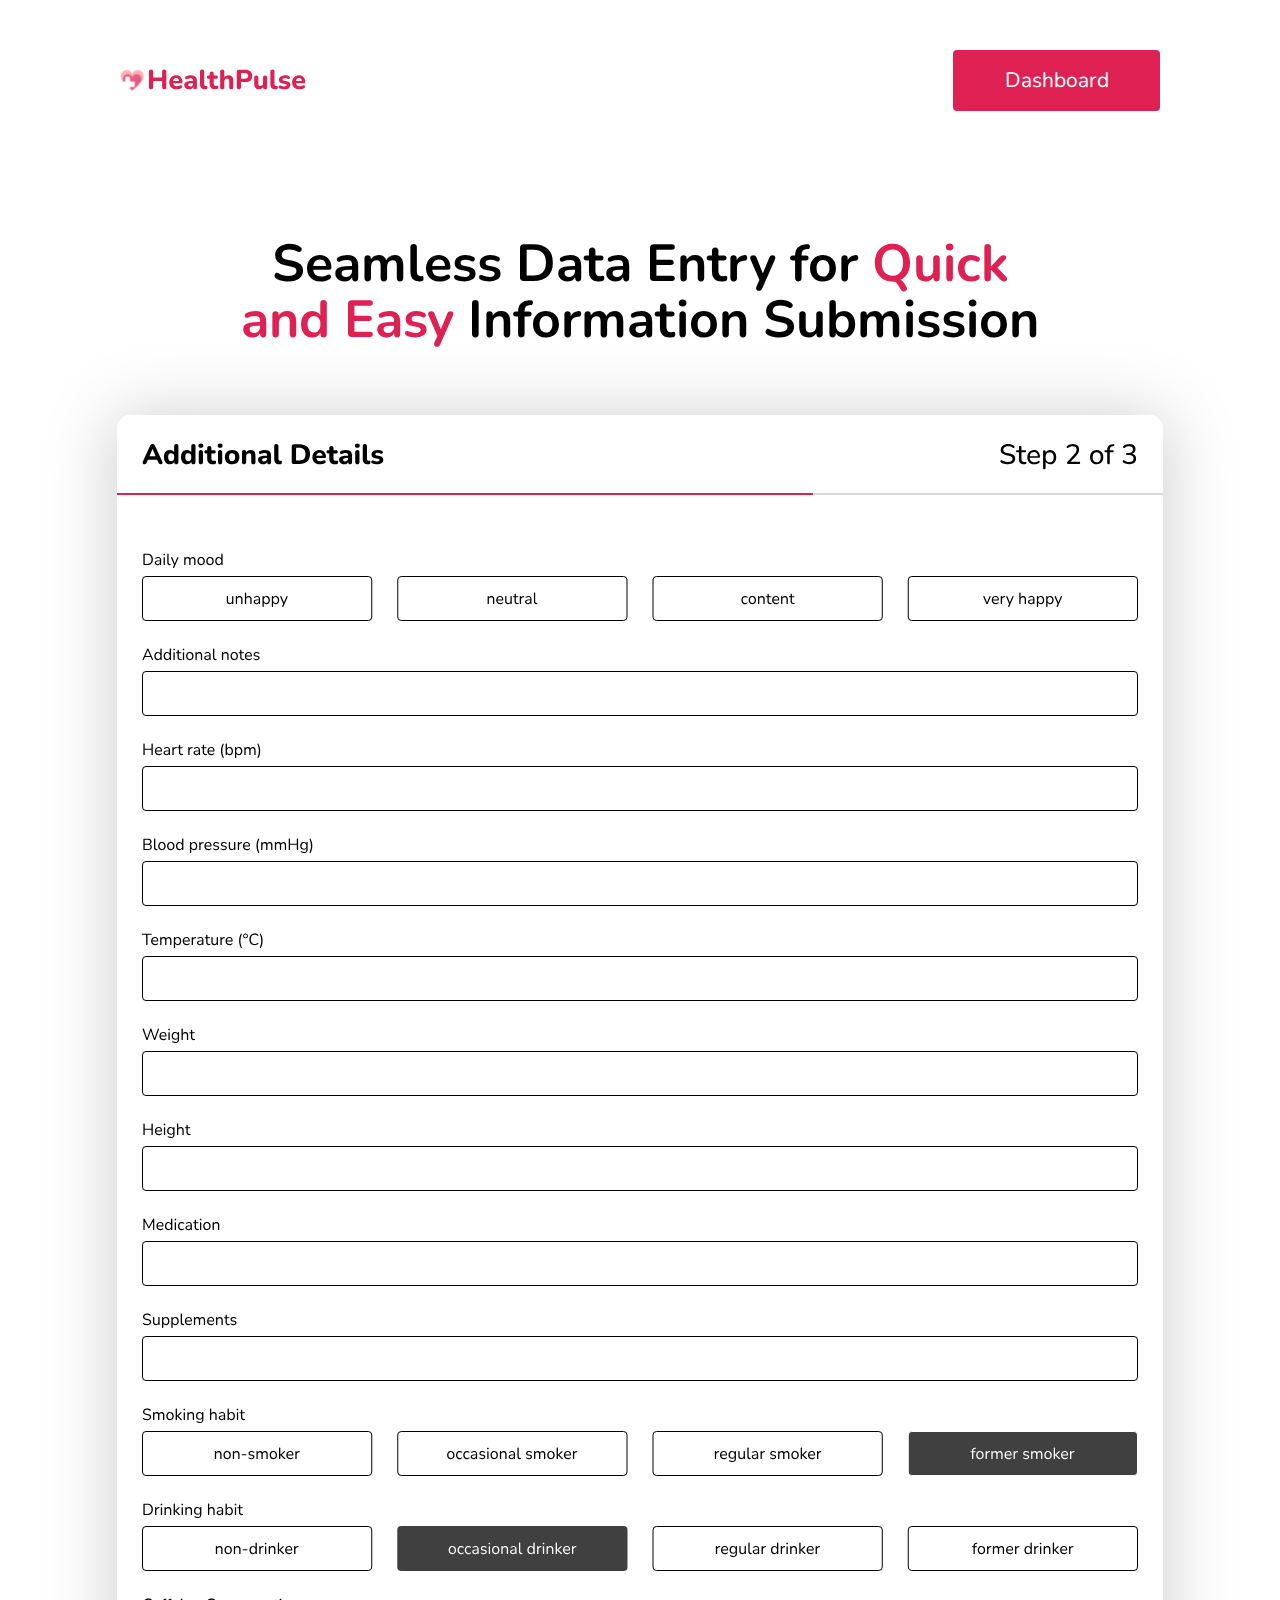
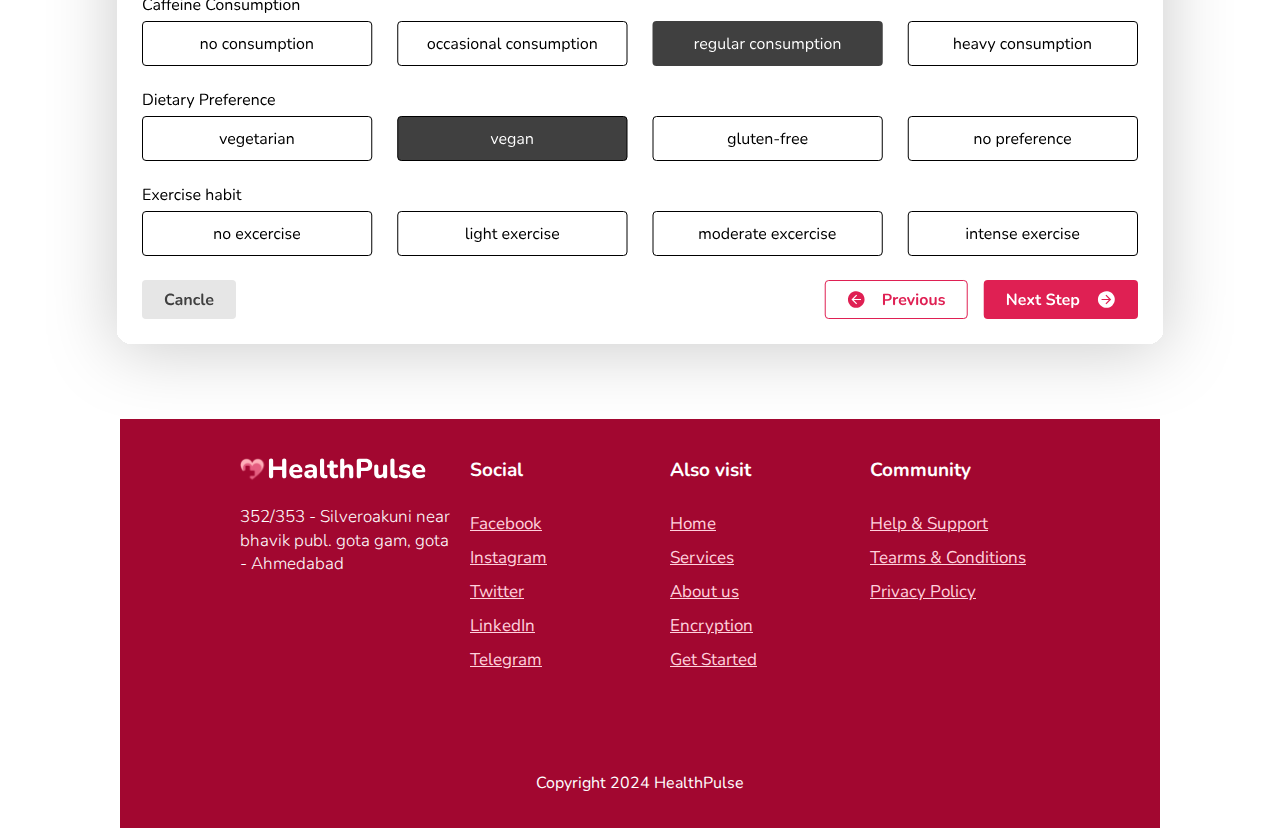
==== data2.html @ 540ba2d8 "awdp assignment" ====
<!DOCTYPE html>
<html lang="en">
<head>
    <meta charset="UTF-8">
    <meta name="viewport" content="width=device-width, initial-scale=1.0">
    <title>HealthPulse - Enter data</title>
    <link rel="stylesheet" href="css/reset.css">
    <link rel="stylesheet" href="css/utility.css">
    <link rel="stylesheet" href="css/styles.css">
    <link rel="stylesheet" href="css/component.css">
    <link rel="stylesheet" href="css/form.css">
    <link rel="stylesheet" href="css/data.css">
</head>
<body>
    <nav class="nav m-120">
        <div class="nav__logo">
            <img src="asset/logo1.svg" alt="HealthPulse">
        </div>
        <div class="nav__CTA">
            <a href="dashboard.html">
                <button class="root__btn-primary">Dashboard</button>
            </a>                
        </div>
    </nav>

    <div class="body__wrapper m-120">
        <h1 class="hero__heading">Seamless Data Entry for <span class="c-pr">Quick and Easy</span> Information Submission</h1>
    </div>
    <a href="data3.html">
        <img src="asset/ff2.svg" class="formmm">
    </a>

    <footer class="footer m-120">
        <div class="footer__top">
            <div class="footer__address">
                <div class="footer__address__logo">
                    <img src="asset/footer_logo1.svg" alt="HealthPulse">
                </div>
                <div class="footer__address__details">352/353 - Silveroakuni
                    near bhavik publ. gota gam,
                    gota - Ahmedabad</div>
            </div>
            <div class="footer__link">
                <div class="footer__link__col">
                    <div class="footer__link__col__heading">Social</div>
                    <div class="footer__link__col__data">
                        Facebook
Instagram
Twitter
LinkedIn
Telegram
                    </div>
                </div>
                <div class="footer__link__col">
                    <div class="footer__link__col__heading">Also visit</div>
                    <div class="footer__link__col__data">
                        Home
Services
About us
Encryption
Get Started
                    </div>
                </div>
                <div class="footer__link__col">
                    <div class="footer__link__col__heading">Community</div>
                    <div class="footer__link__col__data footer__link__col__data-community">
                        
Help & Support
Tearms & Conditions
Privacy Policy
                    </div>
                </div>
            </div>
        </div>
        <div class="footer__bottom">Copyright 2024 HealthPulse</div>
    </footer>
</body>
</html>
---- css/utility.css ----
:root{
    --color-primary: #DF2053;
    --color-secondary: #286FB4;
    --color-white:#fff;
}
.m-120{
    margin: auto 120px;
}
.c-pr{
    color: var(--color-primary);
}
---- css/styles.css ----
@import url('https://fonts.googleapis.com/css2?family=Baloo+Bhai+2&family=Kanit:wght@800&family=Karla:wght@300&family=Nunito:ital,wght@0,200..1000;1,200..1000&family=Sintony&family=Sora:wght@400;500&family=Spectral&display=swap');
@import url('https://fonts.googleapis.com/css2?family=Stint+Ultra+Condensed&display=swap');

*{
    font-family: nunito;
}
.body__wrapper{
    max-width: 1440px;
    margin: auto;
}

.nav{
    margin-top: 50px;
    display: flex;
    align-items: center;
    justify-content: space-between;
}

.hero{
    display: flex;
    margin-top: 117px;
}
.hero__left{
    display: flex;
    flex-direction: column;
    gap: 18px;
}
.hero__heading , .hero__subheading{
    font-size: 58px;
    font-weight: bold;
    max-width: 640px;
    line-height: 108%;
}
.hero__subheading{
    font-size: 20px;
    color:#272727;
    font-weight:normal;
}

.explore{
    margin-top: 160px;
}
.explore__heading{
    font-size: 52px;
}
.explore__body{
    display: flex;
    gap: 18px;
    margin-top: 75px;
    justify-content: center;
}
.explore__cards{
    background-color: #f2f2f7;
    padding: 28px;
    text-align: center;
}
.explore__cards{
    display: flex;
    flex-direction: column;
    align-items: center;
    border-radius: 12px;
    
}
.explore__cards__text{
    max-width: 200px;
}
.explore__cards__icon{
    margin-bottom: 22px;
}
.explore__cards-active{
    color: var(--color-white);
    background-color: var(--color-secondary);
}

.feature{
    margin-top: 235px;
    display: flex;
    gap: 53px;
    align-items: center;
}
.feature__heading{
    font-size: 47px;
    line-height: 119%;
    margin-bottom: 42px;
}
.feature__body{
    display: flex;
    flex-direction: column;
    gap: 38px;
}
.feature__title{
    display: flex;
    align-items: center;
    gap: 9px;
    font-weight: bold;
    font-size: 22px;
    margin-bottom: 15px;
}
.feature__description{
    color: #272727;
    font-size: 18px;
}

.steps{
    margin-top: 245px;
    display: flex;
    flex-direction: column;
    gap: 102px;
    align-items: center;
}
.steps__heading{
    font-size: 47px;
}

.testimonial{
    margin-top: 250px;
    margin-bottom: 270px;
    display: flex;
    flex-direction: column;
    align-items: center;
    text-align: center;
}
.testimonial__heading{
    font-size: 47px;
    line-height: 119%;
    font-weight: bold;
    margin-bottom: 82px;
}
.testimonial__review{
    display: flex;
    flex-direction: column;
    align-items: center;
    margin-bottom: 62px;
}
.testimonial__review , .testimonial__CTA__text{
    font-size: 23px;
    font-weight: normal;
    line-height: 140%;
    max-width: 540px;
}
.testimonial__review > span{
    font-family: "Stint Ultra Condensed";
    font-size: 193px;
}
.testimonial__CTA{
    display: flex;
    gap: 24px;
    align-items: center;
}
.testimonial__review > p{
    margin-bottom: 23px;
}
.testimonial__review> :nth-child(2){
    display: flex;
    align-items: center;
    font-size: 16px;
}
.testimonial__review> :nth-child(2) > :nth-child(2){
    display: flex;
    flex-direction: column;
    align-items: center;

}
.testimonial__review> :nth-child(2) > :nth-child(2) > *{
    margin:  -5px 0;

}
.testimonial__review> :nth-child(2) > :nth-child(2) > :first-of-type{
    font-weight: bold;

}
.testimonial__review__icon{
    margin-right: 8px;
}




/* footer */

.footer{
    display: flex;
    align-items: center;
    flex-direction: column;
    background-color:#A20730;
    color: white;
}
.footer__top{
    width:100%;
    margin-bottom: 94px;
    padding: 0 120px;
    display: flex;
    justify-content: space-between;
}
.footer__address__logo{
    margin-top: 32px;
}
.footer__address__details{
    max-width: 212px;
    font-size: 17px;
    line-height: 140%;
    font-weight: 300;
    margin-top: 17px;
    
}
.footer__link{
    display: flex;
    margin-top: 37px;
    gap: 100px;
}
.footer__link__col__heading{
    font-size: 19px;
    margin-bottom: 23px;
    font-weight: bold;
}
.footer__link__col__data{
    font-size: 17px;
    color: #ffd1dd;
    text-decoration: underline;
    line-height: 200%;
    max-width: 100px;
}
.footer__link__col__data-community{
    max-width: 170px;
}
.footer__bottom{
    margin-bottom: 33px;
}
---- css/component.css ----
.root__btn-primary{
    font-size: 21px;
    padding: 14.5px 51.5px;
    background-color: var(--color-primary);
    color: var(--color-white);
    border: none;
    border-radius: 4px;
}
.root__btn-primary:hover,root__btn-primary:focus{
    cursor: pointer;
    background-color: #96062c;
    transition: all ease .3s;
}
---- css/data.css ----
.hero__heading{
    font-size: 52px;
    line-height:108%;
    text-align: center;
    margin: auto;
    max-width: 804px;
    margin-top: 125px;
}
.formmm{
    margin: auto;
}
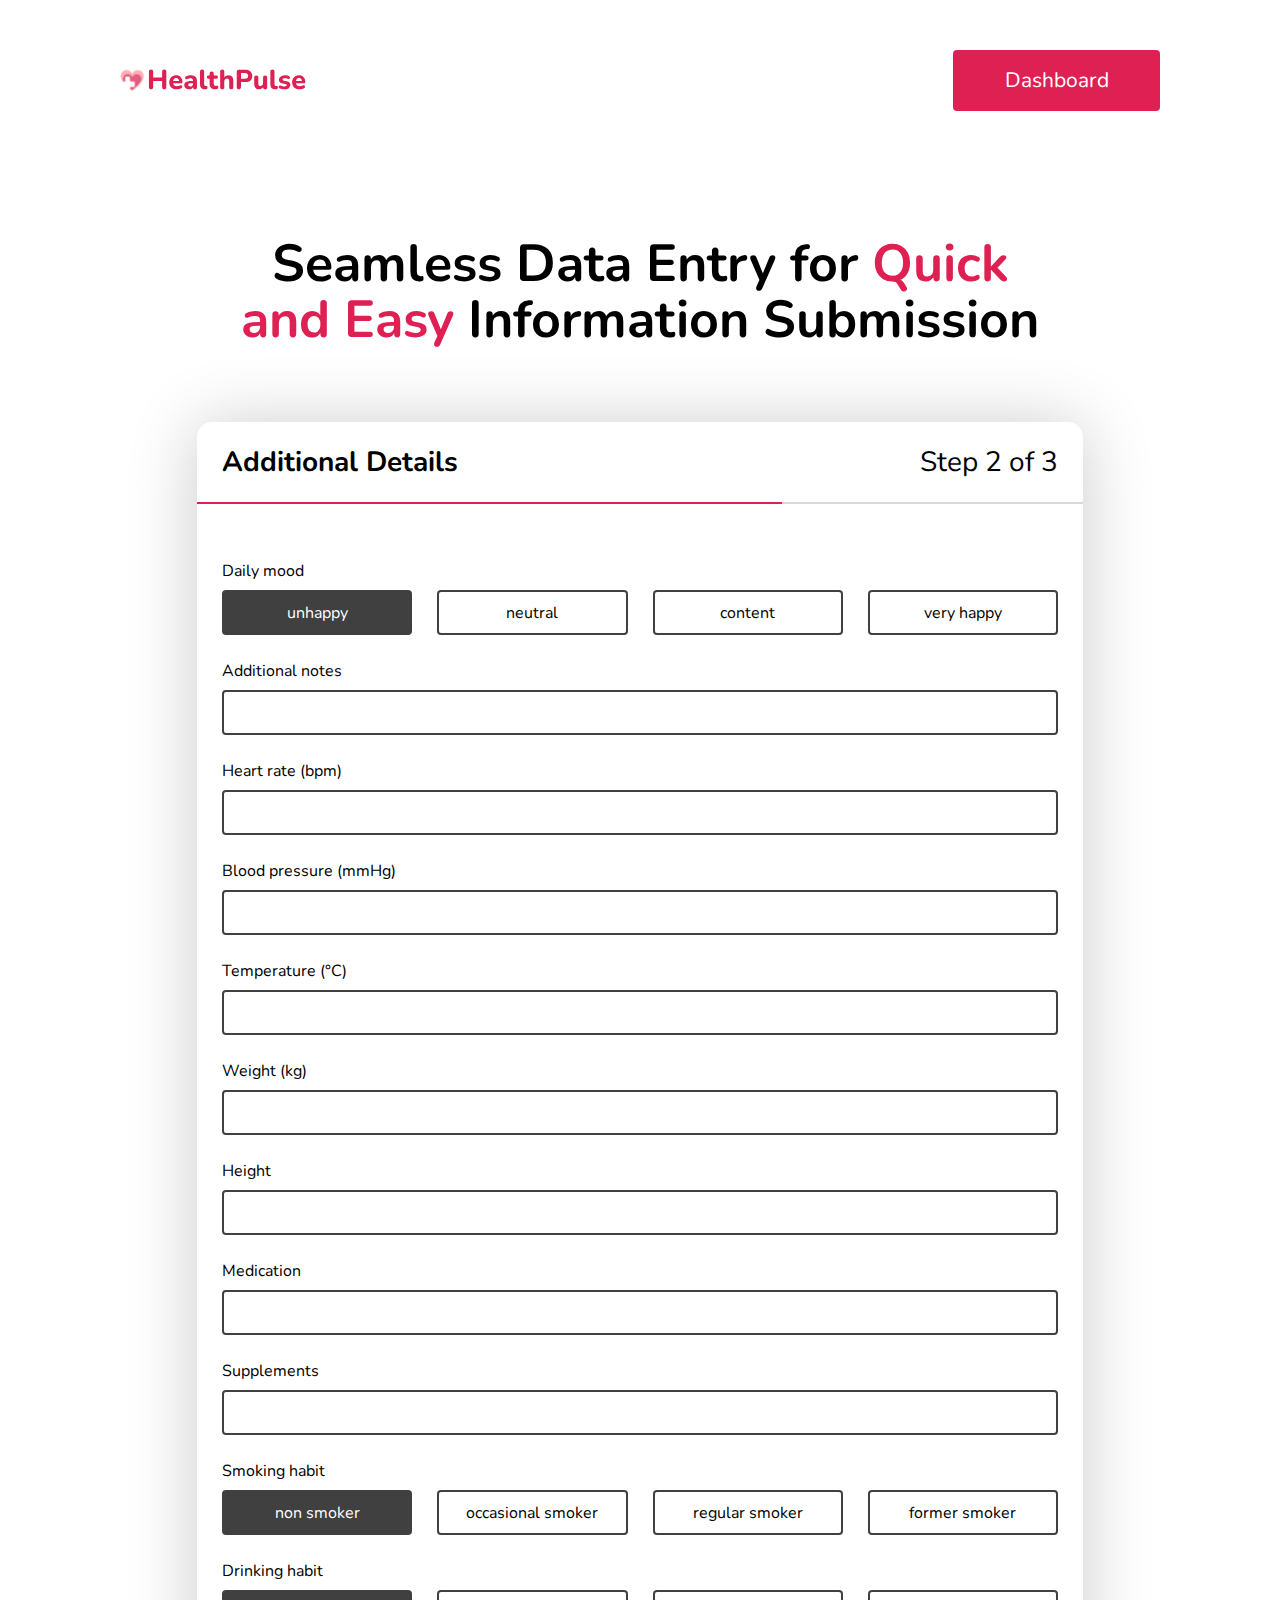
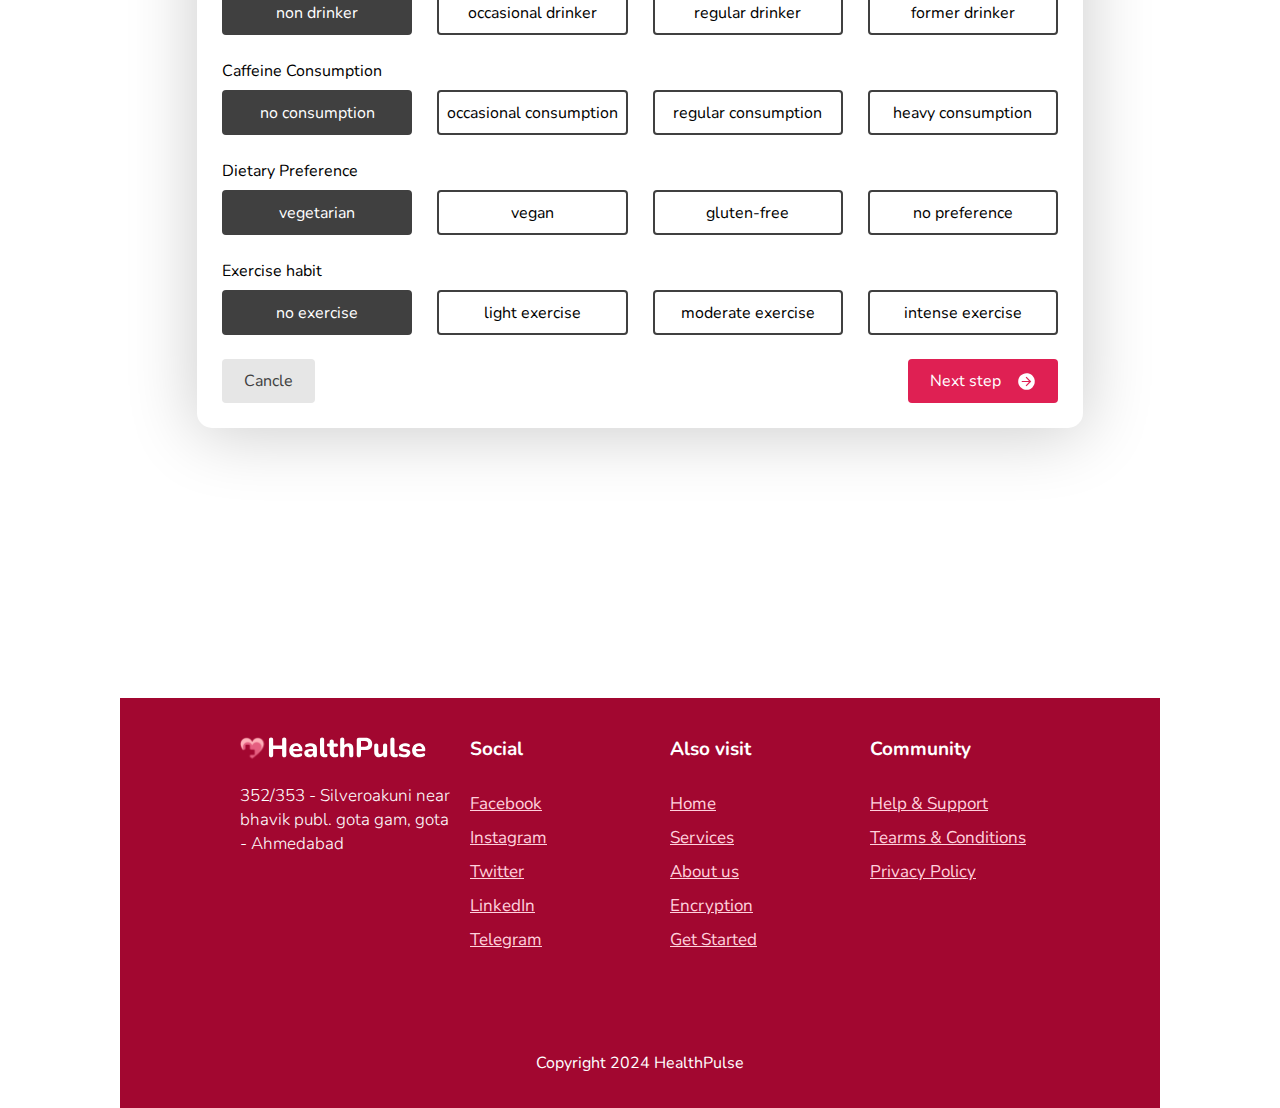
==== commit 73bd1d21: "AWDP" ====
--- a/data2.html
+++ b/data2.html
@@ -7,9 +7,9 @@
     <link rel="stylesheet" href="css/reset.css">
     <link rel="stylesheet" href="css/utility.css">
     <link rel="stylesheet" href="css/styles.css">
-    <link rel="stylesheet" href="css/component.css">
     <link rel="stylesheet" href="css/form.css">
     <link rel="stylesheet" href="css/data.css">
+    <link rel="stylesheet" href="css/component.css">
 </head>
 <body>
     <nav class="nav m-120">
@@ -23,12 +23,205 @@
         </div>
     </nav>
 
-    <div class="body__wrapper m-120">
+    <div class="m-120">
         <h1 class="hero__heading">Seamless Data Entry for <span class="c-pr">Quick and Easy</span> Information Submission</h1>
+
+        <div class="dataform m-77">
+            <div class="dataform__heading--page2">
+
+                <div class="dataform__heading">
+                    <div class="dataform__heading__title">Additional Details</div>
+                    <div class="dataform__heading__stepcount">Step 2 of 3</div>
+                </div>
+            </div>
+            <div class="dataform__body">
+                <form action="data3.html" class="dataform__form">
+                    <!-- radio starts -->
+                    <div class="dataform__input">
+                        <p>Daily mood</p>
+                        <div class="dataform__input-radio">
+                            <label>
+                                <input type="radio" name="dataform__label-DailyMood" checked><span class="dataform__input__radio-label">unhappy</span>
+                            </label>
+                            <label>
+                                <input type="radio" name="dataform__label-DailyMood"><span class="dataform__input__radio-label">neutral</span>
+                            </label>
+                            <label>
+                                <input type="radio" name="dataform__label-DailyMood"><span class="dataform__input__radio-label">content</span>
+                            </label>
+                            <label>
+                                <input type="radio" name="dataform__label-DailyMood"><span class="dataform__input__radio-label">very happy</span>
+                            </label>
+                        </div>
+                    </div>
+                    <!-- radio ends -->
+                    <div class="dataform__input">
+                        <label for="dataform__label-AdditionalNotes">Additional notes</label>
+                        <input type="text" name="dataform__label-AdditionalNotes" id="dataform__label-AdditionalNotes">
+                    </div>
+                    <div class="dataform__input">
+                        <label for="dataform__label-HeartRateInBPM">Heart rate (bpm)</label>
+                        <input type="number" name="dataform__label-HeartRateInBPM" id="dataform__label-HeartRateInBPM">
+                    </div>
+                    <div class="dataform__input">
+                        <label for="dataform__label-BloodPressureInMmHg">Blood pressure (mmHg)</label>
+                        <input type="number" name="dataform__label-BloodPressureInMmHg" id="dataform__label-BloodPressureInMmHg">
+                    </div>
+                    
+
+                    <div class="dataform__input">
+                        <label for="dataform__label-TemperatureInC">Temperature (°C)</label>
+                        <input type="number" name="dataform__label-TemperatureInC" id="dataform__label-TemperatureInC">
+                    </div>
+                    <div class="dataform__input">
+                        <label for="dataform__label-WeightInKg">Weight (kg)</label>
+                        <input type="number" name="dataform__label-WeightInKg" id="dataform__label-WeightInKg">
+                    </div>
+                    <div class="dataform__input">
+                        <label for="dataform__label-Height">Height</label>
+                        <input type="text" name="dataform__label-Height" id="dataform__label-Height">
+                    </div>
+                    <div class="dataform__input">
+                        <label for="dataform__label-Medication">Medication</label>
+                        <input type="text" name="dataform__label-Medication" id="dataform__label-Medication">
+                    </div>
+                    <div class="dataform__input">
+                        <label for="dataform__label-Supplements">Supplements</label>
+                        <input type="text" name="dataform__label-Supplements" id="dataform__label-Supplements">
+                    </div>
+
+                    
+
+                    <!-- radio starts -->
+                    <div class="dataform__input">
+                        <p>Smoking habit</p>
+                        <div class="dataform__input-radio">
+                            <label>
+                                <input type="radio" name="dataform__label-SmokingHabit" checked><span class="dataform__input__radio-label">non smoker</span>
+                            </label>
+                            <label>
+                                <input type="radio" name="dataform__label-SmokingHabit"><span class="dataform__input__radio-label">occasional smoker</span>
+                            </label>
+                            <label>
+                                <input type="radio" name="dataform__label-SmokingHabit"><span class="dataform__input__radio-label">regular smoker</span>
+                            </label>
+                            <label>
+                                <input type="radio" name="dataform__label-SmokingHabit"><span class="dataform__input__radio-label">former smoker</span>
+                            </label>
+                        </div>
+                    </div>
+                    <!-- radio ends -->
+
+                    <!-- radio starts -->
+                    <div class="dataform__input">
+                        <p>Drinking habit</p>
+                        <div class="dataform__input-radio">
+                            <label>
+                                <input type="radio" name="dataform__label-DrinkingHabit" checked><span class="dataform__input__radio-label">non drinker</span>
+                            </label>
+                            <label>
+                                <input type="radio" name="dataform__label-DrinkingHabit"><span class="dataform__input__radio-label">occasional drinker</span>
+                            </label>
+                            <label>
+                                <input type="radio" name="dataform__label-DrinkingHabit"><span class="dataform__input__radio-label">regular drinker</span>
+                            </label>
+                            <label>
+                                <input type="radio" name="dataform__label-DrinkingHabit"><span class="dataform__input__radio-label">former drinker</span>
+                            </label>
+                        </div>
+                    </div>
+                    <!-- radio ends -->
+
+                    <!-- radio starts -->
+                    <div class="dataform__input">
+                        <p>Caffeine Consumption</p>
+                        <div class="dataform__input-radio">
+                            <label>
+                                <input type="radio" name="dataform__label-CaffeineConsumption" checked><span class="dataform__input__radio-label">no consumption</span>
+                            </label>
+                            <label>
+                                <input type="radio" name="dataform__label-CaffeineConsumption"><span class="dataform__input__radio-label">occasional consumption</span>
+                            </label>
+                            <label>
+                                <input type="radio" name="dataform__label-CaffeineConsumption"><span class="dataform__input__radio-label">regular consumption</span>
+                            </label>
+                            <label>
+                                <input type="radio" name="dataform__label-CaffeineConsumption"><span class="dataform__input__radio-label">heavy consumption</span>
+                            </label>
+                        </div>
+                    </div>
+                    <!-- radio ends -->
+
+                    <!-- radio starts -->
+                    <div class="dataform__input">
+                        <p>Dietary Preference</p>
+                        <div class="dataform__input-radio">
+                            <label>
+                                <input type="radio" name="dataform__label-DietaryPreference" checked><span class="dataform__input__radio-label">vegetarian</span>
+                            </label>
+                            <label>
+                                <input type="radio" name="dataform__label-DietaryPreference"><span class="dataform__input__radio-label">vegan</span>
+                            </label>
+                            <label>
+                                <input type="radio" name="dataform__label-DietaryPreference"><span class="dataform__input__radio-label">gluten-free</span>
+                            </label>
+                            <label>
+                                <input type="radio" name="dataform__label-DietaryPreference"><span class="dataform__input__radio-label">no preference</span>
+                            </label>
+                        </div>
+                    </div>
+                    <!-- radio ends -->
+
+
+                    <!-- radio starts -->
+                    <div class="dataform__input">
+                        <p>Exercise habit</p>
+                        <div class="dataform__input-radio">
+                            <label>
+                                <input type="radio" name="dataform__label-ExerciseHabit" checked><span class="dataform__input__radio-label">no exercise</span>
+                            </label>
+                            <label>
+                                <input type="radio" name="dataform__label-ExerciseHabit"><span class="dataform__input__radio-label">light exercise</span>
+                            </label>
+                            <label>
+                                <input type="radio" name="dataform__label-ExerciseHabit"><span class="dataform__input__radio-label">moderate exercise</span>
+                            </label>
+                            <label>
+                                <input type="radio" name="dataform__label-ExerciseHabit"><span class="dataform__input__radio-label">intense exercise</span>
+                            </label>
+                        </div>
+                    </div>
+                    <!-- radio ends -->
+
+                    
+                    
+                    
+            
+                    
+                    <div class="dataform__buttons">
+                        <div class="dataform__buttons__cancle">
+                            <button type="reset" class="root__btn-cancle">Cancle</button>
+                        </div>
+                        <div class="dataform__buttons__progress">
+                            <!-- <div class="dataform__buttons__prev"></div> -->
+                            <div class="dataform__buttons__next">
+                                <button type="submit" class="root__btn-secondary">
+                                    <span>Next step</span>
+                                    <img src="asset/arrow_right.svg" alt="">
+                                </button>
+                            </div>
+                            <!-- <div class="dataform__buttons__submit"></div> -->
+                        </div>
+                    </div>
+                </form>
+            </div>
+        </div>
     </div>
-    <a href="data3.html">
-        <img src="asset/ff2.svg" class="formmm">
-    </a>
+
+
+
+
+
 
     <footer class="footer m-120">
         <div class="footer__top">
--- a/css/utility.css
+++ b/css/utility.css
@@ -6,6 +6,9 @@
 .m-120{
     margin: auto 120px;
 }
+.m-77{
+    margin: auto 77px;
+}
 .c-pr{
     color: var(--color-primary);
 }--- a/css/data.css
+++ b/css/data.css
@@ -5,7 +5,141 @@
     margin: auto;
     max-width: 804px;
     margin-top: 125px;
+    margin-bottom: 74px;
 }
+
 .formmm{
     margin: auto;
+}
+
+.dataform{
+    display: flex;
+    flex-direction: column;
+    /* outline: 1px solid red; */
+    box-shadow: 0px 4px 69px 2px rgb(0 0 0 / 20%);
+    border-radius: 15px;
+    margin-bottom: 270px;
+}
+
+.dataform__heading{
+    line-height: 108%;
+    font-size: 28px;
+    font-weight: bolder;
+    display: flex;
+    justify-content: space-between;
+    padding: 25px;
+    border-bottom: 2px solid #d9d9d9;
+}
+.dataform__heading--page1:after {
+    content: ""; 
+    display: block;
+    width: 33%;
+    margin-top: -2px;
+    border-bottom: 2px solid #df2053;/
+}
+.dataform__heading--page2:after {
+    content: ""; 
+    display: block;
+    width: 66%;
+    margin-top: -2px;
+    border-bottom: 2px solid #df2053;/
+}
+.dataform__heading--page3:after {
+    content: ""; 
+    display: block;
+    width: 100%;
+    margin-top: -2px;
+    border-bottom: 2px solid #df2053;/
+}
+.dataform__heading__stepcount{
+    font-weight: normal;
+}
+
+.dataform__body{
+    padding: 55px 25px 25px;
+    font-size: 16px;
+}
+
+.dataform__form{
+    display: flex;
+    flex-direction: column;
+    gap: 24px;    
+}
+
+.dataform__input{
+    display: flex;
+    flex-direction: column;
+    gap: 7px;
+    cursor: pointer;
+}
+.dataform__input-radio label{
+    display: flex;
+    justify-content: center;
+    align-items: center;
+    width: 252px;
+    height: 45px;
+    border: 2px solid #404040;
+    border-radius: 4px;
+
+}
+.dataform__input-radio{
+    display: flex;
+    flex-direction: row;
+    gap: 25px;
+}
+.dataform__input > input[type="text"],.dataform__input > input[type="number"],.dataform__input > input[type="radio"],.dataform__input > input[type="time"],.dataform__input > textarea{
+    min-height: 45px;
+    border: 2px solid #404040;
+    border-radius: 4px;
+}
+
+
+input[type="radio"]{
+    /* display: none; */
+    opacity: 0;
+    position: fixed;
+    width: 0;
+}
+
+.dataform__input__radio-label{
+    width: 100%;
+    text-align: center;
+    height: 100%;
+    display: flex;
+    justify-content: center;
+    align-items: center;
+}
+
+input:checked + .dataform__input__radio-label {
+    background-color: #404040;
+    color: white;
+    /* display: inline-block; */
+    /* border: 2px solid rebeccapurple; */
+}
+
+
+.dataform__buttons{
+    display: flex;
+    justify-content: space-between;
+}
+.dataform__termsofuse{
+    padding-top: 15px;
+    display: flex;
+    flex-direction: column;
+    gap: 16px;
+}
+.dataform__termsofuse__title{
+    font-size: 19px;
+    font-weight: bolder;
+    text-transform: uppercase;
+    
+}
+.dataform__termsofuse__description{
+    font-size: 16px;
+    font-weight:normal;
+    line-height: 121%;
+    color: #404040;
+    display: flex;
+    flex-direction: column;
+    gap: 18px;
 }--- a/css/component.css
+++ b/css/component.css
@@ -10,4 +10,35 @@
     cursor: pointer;
     background-color: #96062c;
     transition: all ease .3s;
+}
+
+.root__btn-cancle{
+    font-size: 16px;
+    padding: 10px 22px;
+    background-color:#e6e6e6;
+    color: #404040;
+    border: none;
+    border-radius: 4px;
+}
+.root__btn-cancle:hover, .root__btn-cancle:focus{
+    background-color: #dddddd;
+    transition: all ease .2s;
+    cursor: pointer;
+}
+
+.root__btn-secondary{
+    display: flex;
+    align-items: center;
+    justify-content: center;
+    gap: 16px;
+    padding: 10px 22px;
+    color: rgb(255, 255, 255);
+    background-color: #df2053;
+    border: none;
+    border-radius: 4px;
+}
+.root__btn-secondary:hover,.root__btn-secondary:focus{
+    cursor: pointer;
+    background-color:#c11543;
+    transition: all ease .3s;
 }